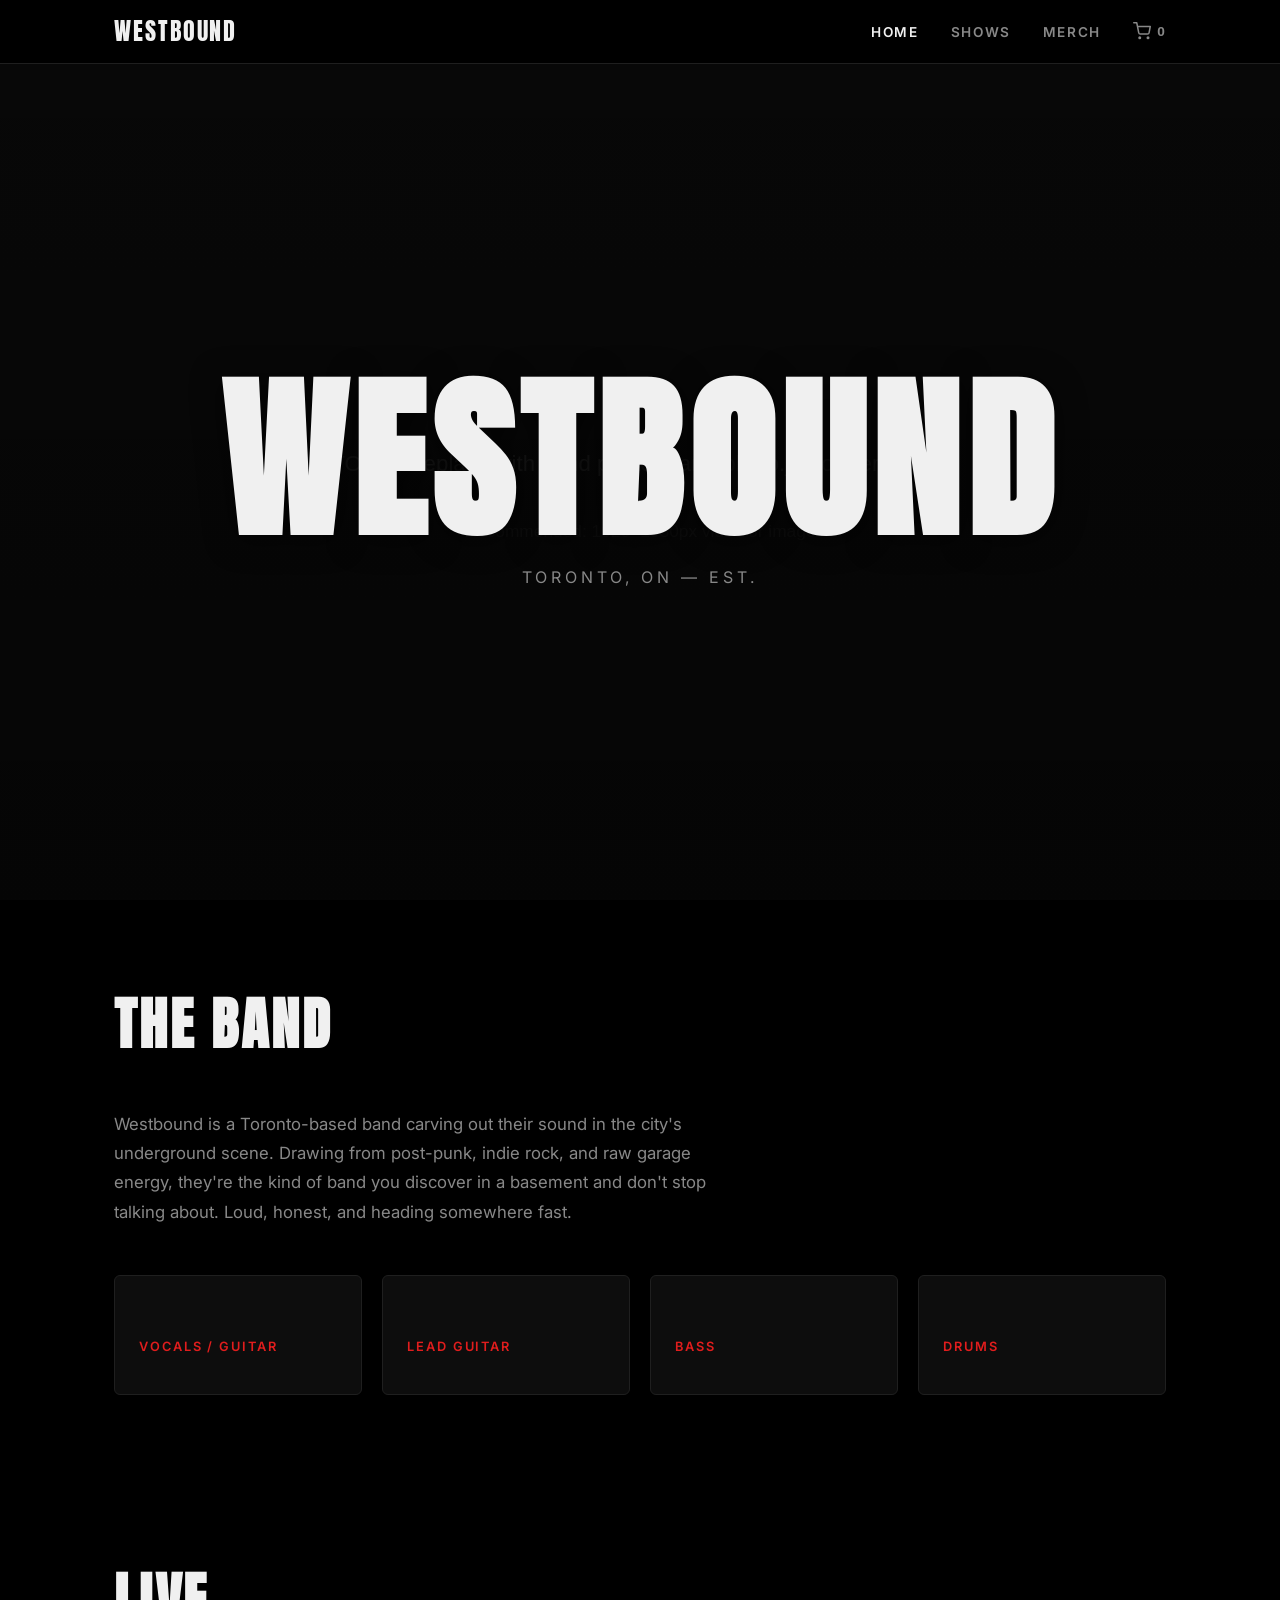
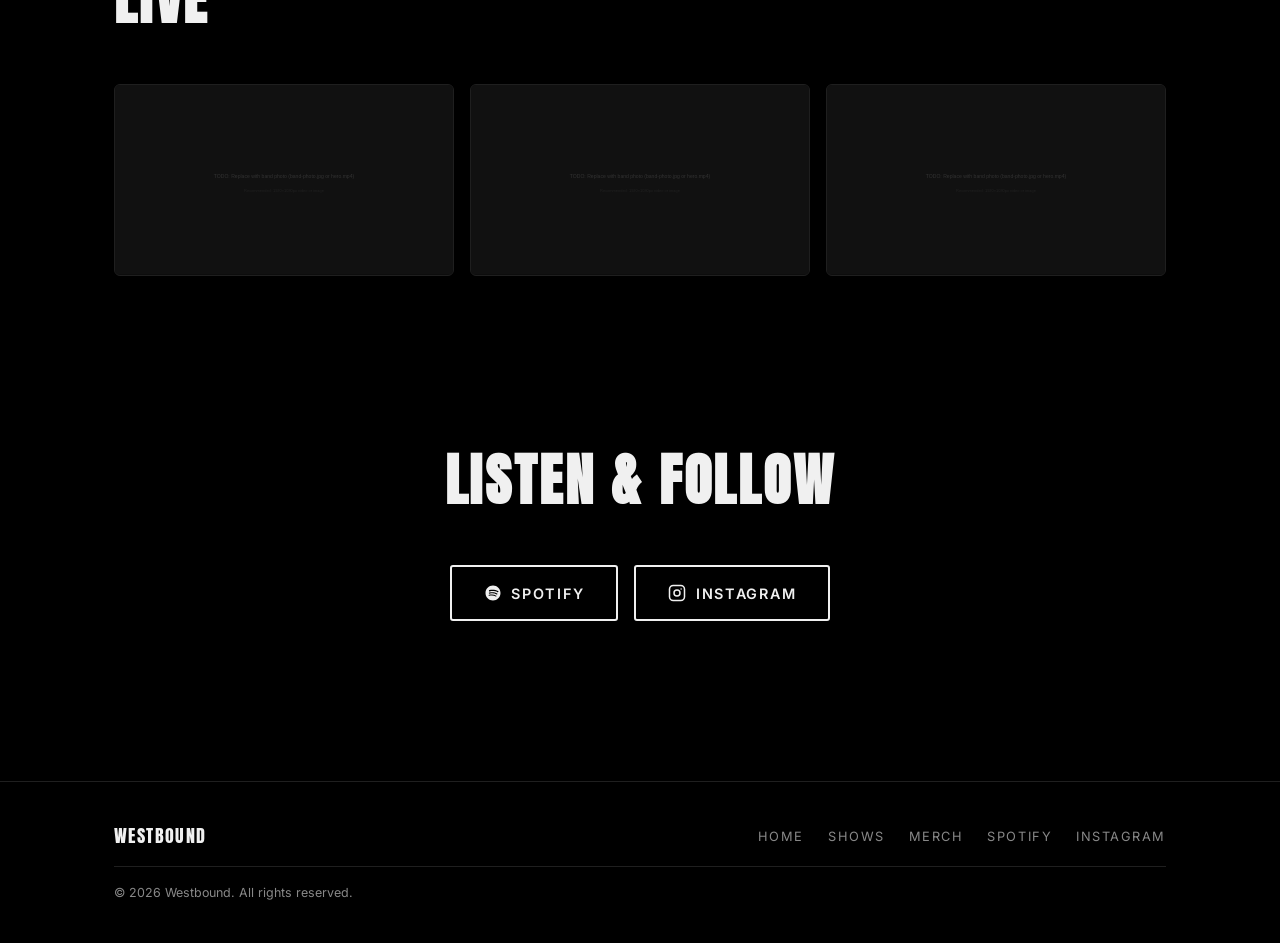
==== index.html @ 09dcfbff "First commit" ====
<!DOCTYPE html>
<html lang="en">
<head>
  <meta charset="UTF-8" />
  <meta name="viewport" content="width=device-width, initial-scale=1.0" />
  <title>Westbound — Toronto Band</title>
  <meta name="description" content="Westbound — a Toronto band. New music, live shows, and official merch." />
  <meta name="theme-color" content="#000000" />

  <!-- Canonical + Social (TODO: update domain after Netlify deploy — see README) -->
  <link rel="canonical" href="https://westboundband.netlify.app/" />
  <meta property="og:type" content="website" />
  <meta property="og:site_name" content="Westbound" />
  <meta property="og:title" content="Westbound — Toronto Band" />
  <meta property="og:description" content="A Toronto band. New music, live shows, and official merch." />
  <meta property="og:url" content="https://westboundband.netlify.app/" />
  <meta property="og:image" content="https://westboundband.netlify.app/assets/og-image.svg" />
  <meta name="twitter:card" content="summary_large_image" />
  <meta name="twitter:title" content="Westbound — Toronto Band" />
  <meta name="twitter:description" content="A Toronto band. New music, live shows, and official merch." />
  <meta name="twitter:image" content="https://westboundband.netlify.app/assets/og-image.svg" />

  <!-- Favicon -->
  <link rel="icon" href="assets/favicon.svg" type="image/svg+xml" />

  <!-- Structured data: band -->
  <script type="application/ld+json">
  {
    "@context": "https://schema.org",
    "@type": "MusicGroup",
    "name": "Westbound",
    "genre": ["Rock", "Indie", "Post-punk"],
    "foundingLocation": { "@type": "Place", "name": "Toronto, ON, Canada" },
    "url": "https://westboundband.netlify.app/",
    "sameAs": []
  }
  </script>

  <!-- Snipcart (site-wide cart) -->
  <link rel="preconnect" href="https://app.snipcart.com" />
  <link rel="preconnect" href="https://cdn.snipcart.com" />
  <link rel="stylesheet" href="https://cdn.snipcart.com/themes/v3.7.1/default/snipcart.css" />

  <link rel="stylesheet" href="css/style.css" />
</head>
<body>

  <!-- ─── Nav ─────────────────────────────────────────────────── -->
  <nav class="nav" role="navigation" aria-label="Main navigation">
    <div class="container">
      <a href="index.html" class="nav-logo">WESTBOUND</a>
      <button class="hamburger" aria-label="Toggle menu" aria-expanded="false">
        <span></span><span></span><span></span>
      </button>
      <ul class="nav-links">
        <li><a href="index.html">Home</a></li>
        <li><a href="shows.html">Shows</a></li>
        <li><a href="merch.html">Merch</a></li>
        <li>
          <button class="nav-cart snipcart-checkout" aria-label="Open cart">
            <svg viewBox="0 0 24 24" fill="none" stroke="currentColor" stroke-width="2" stroke-linecap="round" stroke-linejoin="round" width="18" height="18">
              <circle cx="9" cy="21" r="1"/><circle cx="20" cy="21" r="1"/>
              <path d="M1 1h4l2.68 13.39a2 2 0 0 0 2 1.61h9.72a2 2 0 0 0 2-1.61L23 6H6"/>
            </svg>
            <span class="snipcart-items-count">0</span>
          </button>
        </li>
      </ul>
    </div>
  </nav>

  <!-- ─── Hero ─────────────────────────────────────────────────── -->
  <section class="hero" aria-label="Hero">
    <!--
      TODO: Replace assets/hero.mp4 (and optionally assets/hero.webm) with real footage.
      Keep clips short (5–15s), compressed (< 5 MB), no audio track.
      The poster image (assets/band-photo.svg) shows before the video loads.
    -->
    <video
      class="hero-video"
      autoplay muted loop playsinline
      preload="metadata"
      poster="assets/band-photo.svg"
      aria-hidden="true"
    >
      <source src="assets/hero.webm" type="video/webm" />
      <source src="assets/hero.mp4" type="video/mp4" />
    </video>
    <div class="hero-overlay" aria-hidden="true"></div>
    <div class="hero-content">
      <h1 class="hero-title">WESTBOUND</h1>
      <p class="hero-sub">Toronto, ON &mdash; Est. <!-- TODO: year --></p>
    </div>
  </section>

  <!-- ─── About ─────────────────────────────────────────────────── -->
  <section id="about">
    <div class="container">
      <h2 class="section-title">THE BAND</h2>
      <p class="about-blurb">
        <!-- TODO: Replace with real band bio (2–4 sentences) -->
        Westbound is a Toronto-based band carving out their sound in the city's underground scene.
        Drawing from post-punk, indie rock, and raw garage energy, they're the kind of band you
        discover in a basement and don't stop talking about. Loud, honest, and heading somewhere fast.
      </p>

      <div class="members-grid">
        <!-- TODO: Add/remove/rename member cards as needed -->
        <div class="member-card">
          <div class="member-name"><!-- TODO: Name -->&nbsp;</div>
          <div class="member-role">Vocals / Guitar</div>
          <p class="member-bio"><!-- TODO: One-line bio --></p>
        </div>
        <div class="member-card">
          <div class="member-name"><!-- TODO: Name -->&nbsp;</div>
          <div class="member-role">Lead Guitar</div>
          <p class="member-bio"><!-- TODO: One-line bio --></p>
        </div>
        <div class="member-card">
          <div class="member-name"><!-- TODO: Name -->&nbsp;</div>
          <div class="member-role">Bass</div>
          <p class="member-bio"><!-- TODO: One-line bio --></p>
        </div>
        <div class="member-card">
          <div class="member-name"><!-- TODO: Name -->&nbsp;</div>
          <div class="member-role">Drums</div>
          <p class="member-bio"><!-- TODO: One-line bio --></p>
        </div>
      </div>
    </div>
  </section>

  <!-- ─── Live Video Gallery ─────────────────────────────────────── -->
  <section id="live">
    <div class="container">
      <h2 class="section-title">LIVE</h2>
      <!--
        TODO: Replace clip-1.mp4, clip-2.mp4, clip-3.mp4 with real live footage.
        Keep clips 5–15s, muted, no audio. Optionally add .webm source for smaller filesize.
      -->
      <div class="video-gallery">
        <div class="video-card">
          <video muted loop playsinline preload="metadata" poster="assets/band-photo.svg">
            <source src="assets/clip-1.webm" type="video/webm" />
            <source src="assets/clip-1.mp4" type="video/mp4" />
          </video>
        </div>
        <div class="video-card">
          <video muted loop playsinline preload="metadata" poster="assets/band-photo.svg">
            <source src="assets/clip-2.webm" type="video/webm" />
            <source src="assets/clip-2.mp4" type="video/mp4" />
          </video>
        </div>
        <div class="video-card">
          <video muted loop playsinline preload="metadata" poster="assets/band-photo.svg">
            <source src="assets/clip-3.webm" type="video/webm" />
            <source src="assets/clip-3.mp4" type="video/mp4" />
          </video>
        </div>
      </div>
    </div>
  </section>

  <!-- ─── Listen / Follow ───────────────────────────────────────── -->
  <section id="listen" style="padding-bottom: 6rem;">
    <div class="container" style="text-align:center;">
      <h2 class="section-title centered">LISTEN &amp; FOLLOW</h2>

      <div class="social-grid">
        <!-- TODO: Replace # with real Spotify artist URL -->
        <a href="#" target="_blank" rel="noopener" class="btn-social" aria-label="Listen on Spotify">
          <svg viewBox="0 0 24 24" fill="currentColor" xmlns="http://www.w3.org/2000/svg">
            <path d="M12 2C6.477 2 2 6.477 2 12s4.477 10 10 10 10-4.477 10-10S17.523 2 12 2zm4.586 14.424a.623.623 0 0 1-.857.208c-2.348-1.435-5.304-1.76-8.785-.964a.623.623 0 1 1-.277-1.216c3.809-.87 7.076-.496 9.712 1.115.294.18.386.563.207.857zm1.223-2.72a.78.78 0 0 1-1.072.257C14.3 12.34 11.006 11.88 7.44 12.9a.78.78 0 0 1-.96-.52.78.78 0 0 1 .52-.96c4.02-1.122 7.67-.58 10.552 1.212a.78.78 0 0 1 .257 1.072zm.105-2.83c-2.819-1.674-7.47-1.83-10.159-1.012a.937.937 0 1 1-.543-1.794c3.09-.937 8.229-.756 11.475 1.17a.937.937 0 1 1-.773 1.705v-.07z"/>
          </svg>
          Spotify
        </a>

        <!-- TODO: Replace # with real Instagram URL, e.g. https://instagram.com/westboundband -->
        <a href="#" target="_blank" rel="noopener" class="btn-social" aria-label="Follow on Instagram">
          <svg viewBox="0 0 24 24" fill="none" stroke="currentColor" stroke-width="2" stroke-linecap="round" stroke-linejoin="round">
            <rect x="2" y="2" width="20" height="20" rx="5" ry="5"/>
            <circle cx="12" cy="12" r="4"/>
            <line x1="17.5" y1="6.5" x2="17.51" y2="6.5"/>
          </svg>
          Instagram
        </a>
      </div>

      <!--
        OPTIONAL: Uncomment to embed a Spotify player (replace SPOTIFY_URI with your artist/track/playlist URI)
        <iframe
          style="margin-top:2.5rem; border-radius:12px"
          src="https://open.spotify.com/embed/artist/SPOTIFY_URI?utm_source=generator&theme=0"
          width="100%" height="152" frameBorder="0" allowfullscreen=""
          allow="autoplay; clipboard-write; encrypted-media; fullscreen; picture-in-picture"
          loading="lazy">
        </iframe>
      -->
    </div>
  </section>

  <!-- ─── Footer ─────────────────────────────────────────────────── -->
  <footer class="footer">
    <div class="container">
      <div class="footer-inner">
        <span class="footer-logo">WESTBOUND</span>
        <ul class="footer-links">
          <li><a href="index.html">Home</a></li>
          <li><a href="shows.html">Shows</a></li>
          <li><a href="merch.html">Merch</a></li>
          <li><a href="#" target="_blank" rel="noopener">Spotify</a></li><!-- TODO: real link -->
          <li><a href="#" target="_blank" rel="noopener">Instagram</a></li><!-- TODO: real link -->
        </ul>
      </div>
      <p class="footer-copy">&copy; <span id="year"></span> Westbound. All rights reserved.</p>
    </div>
  </footer>

  <!-- Snipcart -->
  <div hidden id="snipcart" data-api-key="ODYyZWI2MDUtMmIwMy00YWE3LTg2NzctNTZjYzZjNWQ2ZDgyNjM5MTg3MDk2MzAzNjAwNzgz"></div><!-- Live public API key -->
  <script src="https://cdn.snipcart.com/themes/v3.7.1/snipcart.js"></script>

  <script src="js/main.js"></script>
  <script>document.getElementById('year').textContent = new Date().getFullYear();</script>
</body>
</html>
---- css/style.css ----
@import url('https://fonts.googleapis.com/css2?family=Anton&family=Inter:wght@400;500;600&display=swap');

:root {
  --bg: #000;
  --surface: #0d0d0d;
  --surface-2: #161616;
  --border: #1f1f1f;
  --text: #f0f0f0;
  --muted: #888;
  --accent: #e11d1d;
  --nav-h: 64px;
}

*, *::before, *::after { box-sizing: border-box; margin: 0; padding: 0; }

html { scroll-behavior: smooth; }

body {
  background: var(--bg);
  color: var(--text);
  font-family: 'Inter', system-ui, sans-serif;
  font-size: 1rem;
  line-height: 1.6;
  min-height: 100vh;
}

a { color: inherit; text-decoration: none; }
img, video { display: block; max-width: 100%; }

/* ─── Container ─────────────────────────────────────────────── */
.container {
  width: 100%;
  max-width: 1100px;
  margin: 0 auto;
  padding: 0 1.5rem;
}

/* ─── Nav ────────────────────────────────────────────────────── */
.nav {
  position: sticky;
  top: 0;
  z-index: 100;
  height: var(--nav-h);
  background: rgba(0, 0, 0, 0.92);
  backdrop-filter: blur(10px);
  border-bottom: 1px solid var(--border);
  display: flex;
  align-items: center;
}

.nav .container {
  display: flex;
  align-items: center;
  justify-content: space-between;
}

.nav-logo {
  font-family: 'Anton', sans-serif;
  font-size: 1.5rem;
  letter-spacing: 0.08em;
  color: var(--text);
  transition: color 0.2s;
}
.nav-logo:hover { color: var(--accent); }

.nav-links {
  display: flex;
  align-items: center;
  gap: 2rem;
  list-style: none;
}

.nav-links a {
  font-size: 0.85rem;
  font-weight: 600;
  letter-spacing: 0.12em;
  text-transform: uppercase;
  color: var(--muted);
  transition: color 0.2s;
}
.nav-links a:hover,
.nav-links a.active { color: var(--text); }

.nav-cart {
  display: flex;
  align-items: center;
  gap: 0.4rem;
  font-size: 0.85rem;
  font-weight: 600;
  letter-spacing: 0.08em;
  text-transform: uppercase;
  color: var(--muted);
  cursor: pointer;
  transition: color 0.2s;
  background: none;
  border: none;
  padding: 0;
}
.nav-cart:hover { color: var(--text); }

.hamburger {
  display: none;
  flex-direction: column;
  justify-content: space-between;
  width: 24px;
  height: 18px;
  background: none;
  border: none;
  cursor: pointer;
  padding: 0;
}
.hamburger span {
  display: block;
  height: 2px;
  background: var(--text);
  border-radius: 2px;
  transition: transform 0.25s, opacity 0.25s;
}
.hamburger.open span:nth-child(1) { transform: translateY(8px) rotate(45deg); }
.hamburger.open span:nth-child(2) { opacity: 0; }
.hamburger.open span:nth-child(3) { transform: translateY(-8px) rotate(-45deg); }

/* ─── Hero ───────────────────────────────────────────────────── */
.hero {
  position: relative;
  width: 100%;
  height: calc(100svh - var(--nav-h));
  min-height: 500px;
  overflow: hidden;
  display: flex;
  align-items: center;
  justify-content: center;
  text-align: center;
}

.hero-video {
  position: absolute;
  inset: 0;
  width: 100%;
  height: 100%;
  object-fit: cover;
  z-index: 0;
}

.hero-overlay {
  position: absolute;
  inset: 0;
  background: linear-gradient(to bottom, rgba(0,0,0,0.55) 0%, rgba(0,0,0,0.7) 100%);
  z-index: 1;
}

.hero-content {
  position: relative;
  z-index: 2;
  padding: 2rem;
}

.hero-title {
  font-family: 'Anton', sans-serif;
  font-size: clamp(4rem, 14vw, 11rem);
  letter-spacing: 0.04em;
  line-height: 1;
  color: var(--text);
  text-shadow: 0 4px 30px rgba(0,0,0,0.6);
}

.hero-sub {
  margin-top: 1rem;
  font-size: clamp(0.85rem, 2vw, 1rem);
  letter-spacing: 0.25em;
  text-transform: uppercase;
  color: var(--muted);
}

/* ─── Section ────────────────────────────────────────────────── */
section { padding: 5rem 0; }

.section-title {
  font-family: 'Anton', sans-serif;
  font-size: clamp(2rem, 5vw, 3.5rem);
  letter-spacing: 0.05em;
  margin-bottom: 2.5rem;
}

.section-title.centered { text-align: center; }

/* ─── About ──────────────────────────────────────────────────── */
.about-blurb {
  max-width: 640px;
  color: var(--muted);
  font-size: 1.05rem;
  line-height: 1.75;
  margin-bottom: 3rem;
}

.members-grid {
  display: grid;
  grid-template-columns: repeat(auto-fill, minmax(220px, 1fr));
  gap: 1.25rem;
}

.member-card {
  background: var(--surface);
  border: 1px solid var(--border);
  border-radius: 6px;
  padding: 1.5rem;
  transition: border-color 0.2s, transform 0.2s;
}
.member-card:hover {
  border-color: var(--accent);
  transform: translateY(-3px);
}

.member-name {
  font-family: 'Anton', sans-serif;
  font-size: 1.3rem;
  letter-spacing: 0.05em;
  margin-bottom: 0.25rem;
}

.member-role {
  font-size: 0.8rem;
  font-weight: 600;
  letter-spacing: 0.15em;
  text-transform: uppercase;
  color: var(--accent);
  margin-bottom: 0.75rem;
}

.member-bio {
  font-size: 0.9rem;
  color: var(--muted);
  line-height: 1.6;
}

/* ─── Video Gallery ──────────────────────────────────────────── */
.video-gallery {
  display: grid;
  grid-template-columns: repeat(auto-fill, minmax(280px, 1fr));
  gap: 1rem;
}

.video-card {
  position: relative;
  border: 1px solid var(--border);
  border-radius: 6px;
  overflow: hidden;
  aspect-ratio: 16 / 9;
  background: var(--surface);
  transition: border-color 0.2s, transform 0.2s;
}
.video-card:hover {
  border-color: var(--accent);
  transform: translateY(-3px);
}

.video-card video {
  width: 100%;
  height: 100%;
  object-fit: cover;
  display: block;
}

/* ─── Social / Listen Buttons ────────────────────────────────── */
.social-grid {
  display: flex;
  flex-wrap: wrap;
  gap: 1rem;
  justify-content: center;
}

.btn-social {
  display: inline-flex;
  align-items: center;
  gap: 0.6rem;
  padding: 0.9rem 2rem;
  border: 2px solid var(--text);
  border-radius: 3px;
  font-size: 0.9rem;
  font-weight: 600;
  letter-spacing: 0.12em;
  text-transform: uppercase;
  color: var(--text);
  transition: background 0.2s, color 0.2s, border-color 0.2s;
}
.btn-social:hover {
  background: var(--accent);
  border-color: var(--accent);
  color: #fff;
}

.btn-social svg {
  width: 18px;
  height: 18px;
  flex-shrink: 0;
}

/* ─── Page Header (non-hero pages) ──────────────────────────── */
.page-header {
  padding: 4rem 0 2rem;
  border-bottom: 1px solid var(--border);
}

.page-header h1 {
  font-family: 'Anton', sans-serif;
  font-size: clamp(2.5rem, 7vw, 5rem);
  letter-spacing: 0.05em;
}

/* ─── Shows ──────────────────────────────────────────────────── */
.shows-list {
  display: flex;
  flex-direction: column;
  gap: 1px;
  margin-top: 2.5rem;
}

.show-card {
  display: grid;
  grid-template-columns: 120px 1fr auto;
  align-items: center;
  gap: 1.5rem;
  padding: 1.25rem 1.5rem;
  background: var(--surface);
  border: 1px solid var(--border);
  border-radius: 4px;
  transition: border-color 0.2s, background 0.2s;
}
.show-card:hover { background: var(--surface-2); border-color: #333; }

.show-date {
  font-family: 'Anton', sans-serif;
  font-size: 1.1rem;
  letter-spacing: 0.05em;
  line-height: 1.2;
}
.show-date-month { font-size: 0.75rem; font-weight: 600; letter-spacing: 0.18em; text-transform: uppercase; color: var(--accent); }

.show-venue { font-weight: 600; font-size: 1.05rem; }
.show-city { font-size: 0.85rem; color: var(--muted); margin-top: 0.15rem; }

.btn-ticket {
  display: inline-block;
  padding: 0.55rem 1.2rem;
  border: 1px solid var(--text);
  border-radius: 3px;
  font-size: 0.78rem;
  font-weight: 600;
  letter-spacing: 0.12em;
  text-transform: uppercase;
  white-space: nowrap;
  transition: background 0.2s, border-color 0.2s, color 0.2s;
}
.btn-ticket:hover { background: var(--text); color: var(--bg); }

.btn-ticket.sold-out {
  border-color: var(--muted);
  color: var(--muted);
  cursor: default;
}
.btn-ticket.sold-out:hover { background: none; color: var(--muted); }

.shows-empty {
  text-align: center;
  padding: 4rem 0;
  color: var(--muted);
  font-size: 1.05rem;
}

/* ─── Merch ──────────────────────────────────────────────────── */
.merch-grid {
  display: grid;
  grid-template-columns: repeat(auto-fill, minmax(240px, 1fr));
  gap: 1.5rem;
  margin-top: 2.5rem;
}

.product-card {
  background: var(--surface);
  border: 1px solid var(--border);
  border-radius: 6px;
  overflow: hidden;
  transition: border-color 0.2s, transform 0.2s;
}
.product-card:hover { border-color: #333; transform: translateY(-4px); }

.product-img-wrap {
  aspect-ratio: 1;
  overflow: hidden;
  background: var(--surface-2);
}
.product-img-wrap img {
  width: 100%;
  height: 100%;
  object-fit: cover;
  transition: transform 0.35s;
}
.product-card:hover .product-img-wrap img { transform: scale(1.04); }

.product-info { padding: 1.1rem 1.25rem 1.25rem; }

.product-name {
  font-family: 'Anton', sans-serif;
  font-size: 1.1rem;
  letter-spacing: 0.04em;
  margin-bottom: 0.25rem;
}

.product-desc {
  font-size: 0.82rem;
  color: var(--muted);
  margin-bottom: 0.75rem;
  line-height: 1.5;
}

.product-footer {
  display: flex;
  align-items: center;
  justify-content: space-between;
  gap: 0.5rem;
}

.product-price {
  font-size: 1.1rem;
  font-weight: 600;
  color: var(--text);
}

.btn-add {
  padding: 0.55rem 1.1rem;
  background: var(--accent);
  border: none;
  border-radius: 3px;
  color: #fff;
  font-size: 0.8rem;
  font-weight: 600;
  letter-spacing: 0.1em;
  text-transform: uppercase;
  cursor: pointer;
  transition: background 0.2s, opacity 0.2s;
}
.btn-add:hover { background: #ff2a2a; }

/* ─── Featured single product ────────────────────────────────── */
.merch-featured {
  display: grid;
  grid-template-columns: 1fr 1fr;
  gap: 3rem;
  align-items: center;
  max-width: 900px;
  margin: 2.5rem auto 0;
}

.merch-featured .product-img-wrap {
  aspect-ratio: 1;
  border: 1px solid var(--border);
  border-radius: 8px;
  overflow: hidden;
  background: var(--surface-2);
}
.merch-featured .product-img-wrap img {
  width: 100%;
  height: 100%;
  object-fit: cover;
}

.merch-featured .product-name {
  font-size: 1.8rem;
  margin-bottom: 0.75rem;
}

.merch-featured .product-desc {
  font-size: 0.95rem;
  margin-bottom: 1.5rem;
}

.merch-featured .product-price {
  font-size: 2rem;
  font-weight: 600;
  margin-bottom: 1.5rem;
}

.price-currency {
  font-size: 0.9rem;
  font-weight: 600;
  letter-spacing: 0.15em;
  color: var(--muted);
  vertical-align: middle;
}

.merch-featured .btn-add {
  padding: 0.95rem 2.5rem;
  font-size: 0.9rem;
}

.merch-note {
  margin-top: 1.25rem;
  font-size: 0.8rem;
  color: var(--muted);
}

@media (max-width: 700px) {
  .merch-featured {
    grid-template-columns: 1fr;
    gap: 1.75rem;
  }
}

/* ─── Footer ─────────────────────────────────────────────────── */
.footer {
  border-top: 1px solid var(--border);
  padding: 2.5rem 0;
  margin-top: 4rem;
}

.footer-inner {
  display: flex;
  align-items: center;
  justify-content: space-between;
  gap: 1.5rem;
  flex-wrap: wrap;
}

.footer-logo {
  font-family: 'Anton', sans-serif;
  font-size: 1.1rem;
  letter-spacing: 0.08em;
}

.footer-links {
  display: flex;
  gap: 1.5rem;
  list-style: none;
}

.footer-links a {
  font-size: 0.8rem;
  letter-spacing: 0.12em;
  text-transform: uppercase;
  color: var(--muted);
  transition: color 0.2s;
}
.footer-links a:hover { color: var(--text); }

.footer-copy {
  font-size: 0.78rem;
  color: var(--muted);
  width: 100%;
  padding-top: 1rem;
  border-top: 1px solid var(--border);
  margin-top: 1rem;
}

/* ─── Responsive ─────────────────────────────────────────────── */
@media (max-width: 700px) {
  .hamburger { display: flex; }

  .nav-links {
    display: none;
    position: absolute;
    top: var(--nav-h);
    left: 0;
    right: 0;
    flex-direction: column;
    align-items: flex-start;
    gap: 0;
    background: #000;
    border-bottom: 1px solid var(--border);
    padding: 0.5rem 0;
  }
  .nav-links.open { display: flex; }
  .nav-links li { width: 100%; }
  .nav-links a {
    display: block;
    padding: 0.85rem 1.5rem;
    font-size: 0.9rem;
    border-bottom: 1px solid var(--border);
  }

  .show-card {
    grid-template-columns: 80px 1fr;
    grid-template-rows: auto auto;
  }
  .show-card .btn-ticket {
    grid-column: 1 / -1;
    text-align: center;
  }

  .footer-inner { flex-direction: column; align-items: flex-start; }
}

/* ─── Reduced motion ─────────────────────────────────────────── */
@media (prefers-reduced-motion: reduce) {
  .hero-video,
  .video-card video {
    display: none;
  }
  .hero {
    background: var(--surface);
  }
  .video-card {
    background: var(--surface-2);
  }
}
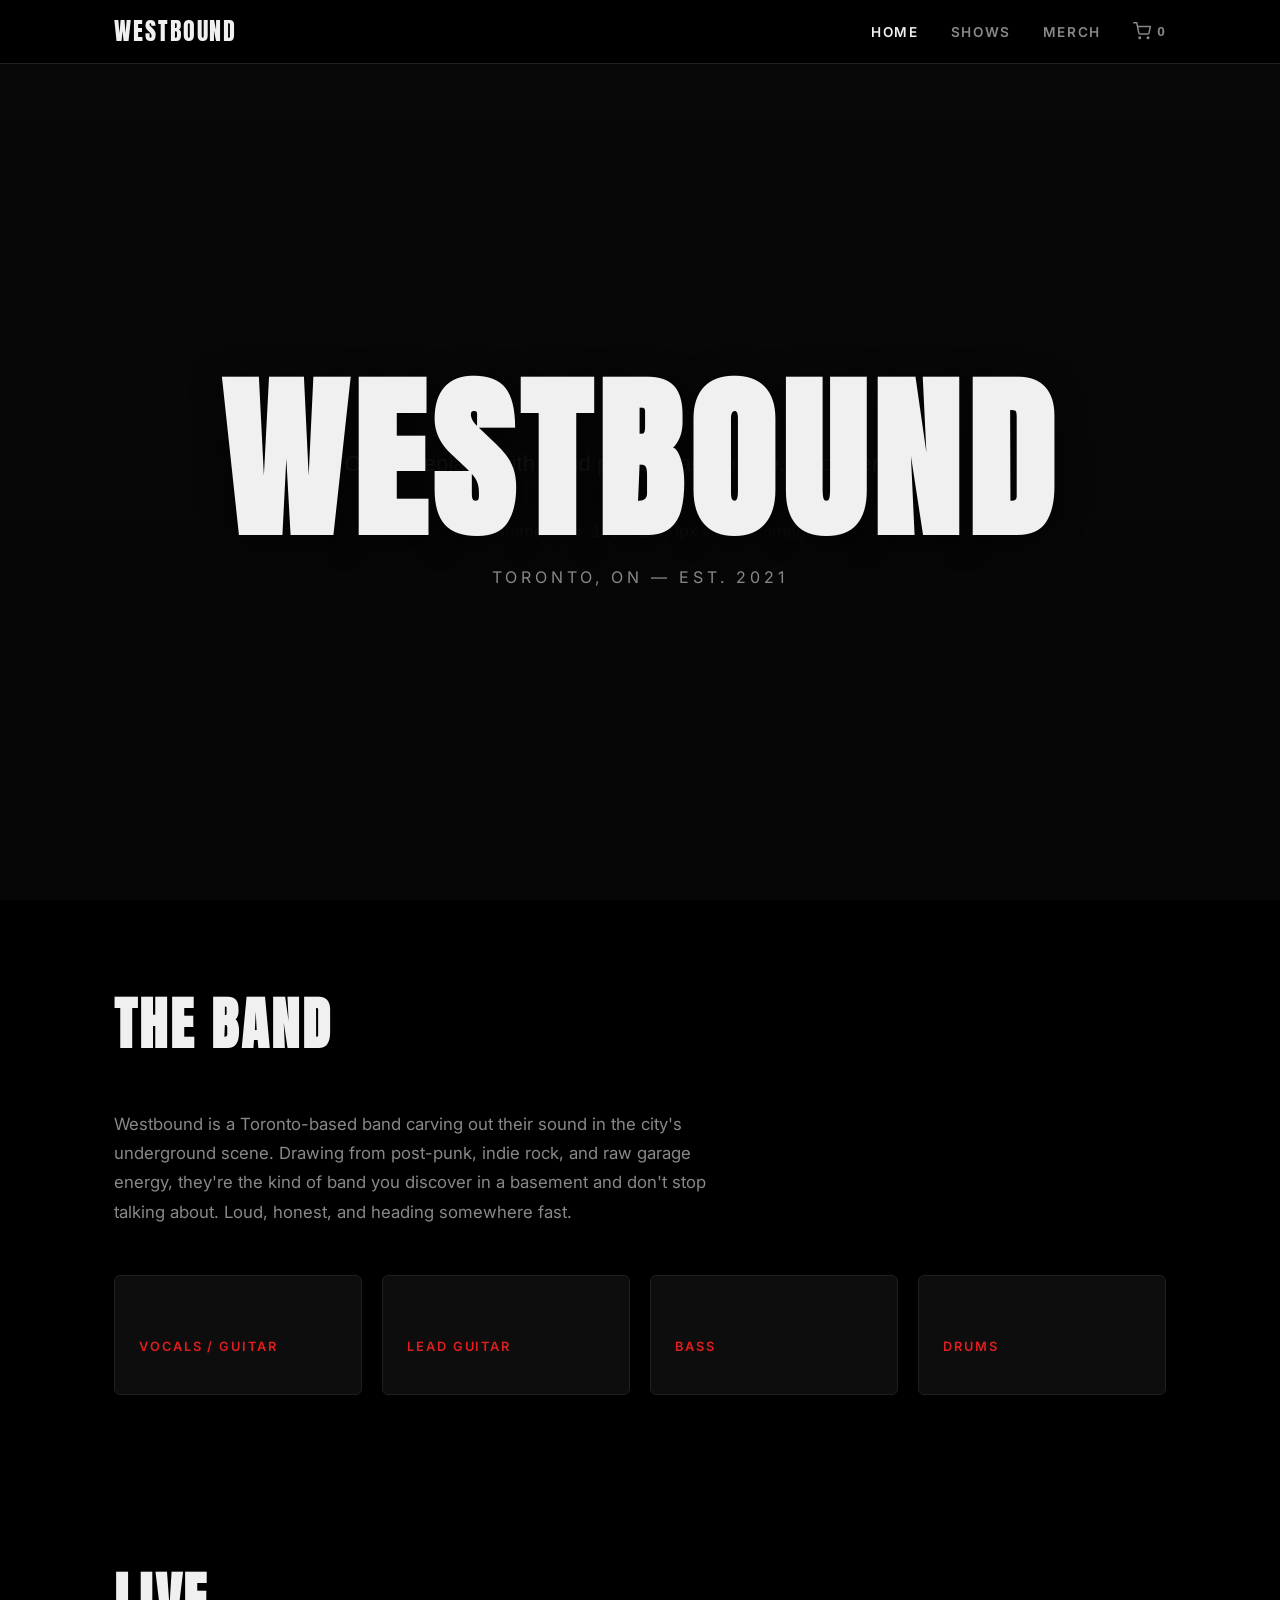
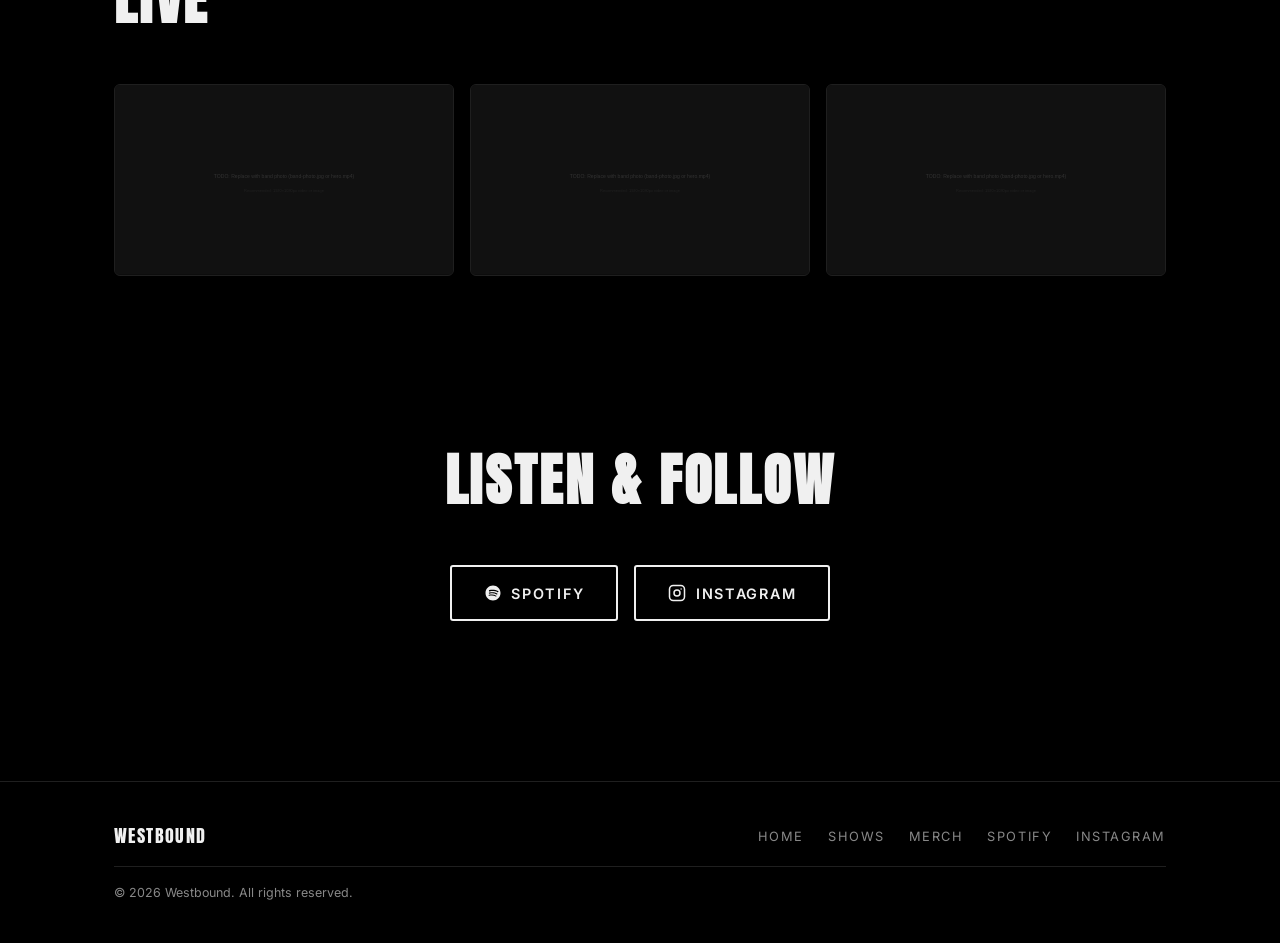
==== commit 9d1bfc44: "added date to hero" ====
--- a/index.html
+++ b/index.html
@@ -7,18 +7,18 @@
   <meta name="description" content="Westbound — a Toronto band. New music, live shows, and official merch." />
   <meta name="theme-color" content="#000000" />
 
-  <!-- Canonical + Social (TODO: update domain after Netlify deploy — see README) -->
-  <link rel="canonical" href="https://westboundband.netlify.app/" />
+  <!-- Canonical + Social tags -->
+  <link rel="canonical" href="https://westbound-band.ca/" />
   <meta property="og:type" content="website" />
   <meta property="og:site_name" content="Westbound" />
   <meta property="og:title" content="Westbound — Toronto Band" />
   <meta property="og:description" content="A Toronto band. New music, live shows, and official merch." />
-  <meta property="og:url" content="https://westboundband.netlify.app/" />
-  <meta property="og:image" content="https://westboundband.netlify.app/assets/og-image.svg" />
+  <meta property="og:url" content="https://westbound-band.ca/" />
+  <meta property="og:image" content="https://westbound-band.ca/assets/og-image.svg" />
   <meta name="twitter:card" content="summary_large_image" />
   <meta name="twitter:title" content="Westbound — Toronto Band" />
   <meta name="twitter:description" content="A Toronto band. New music, live shows, and official merch." />
-  <meta name="twitter:image" content="https://westboundband.netlify.app/assets/og-image.svg" />
+  <meta name="twitter:image" content="https://westbound-band.ca/assets/og-image.svg" />
 
   <!-- Favicon -->
   <link rel="icon" href="assets/favicon.svg" type="image/svg+xml" />
@@ -31,7 +31,7 @@
     "name": "Westbound",
     "genre": ["Rock", "Indie", "Post-punk"],
     "foundingLocation": { "@type": "Place", "name": "Toronto, ON, Canada" },
-    "url": "https://westboundband.netlify.app/",
+    "url": "https://westbound-band.ca/",
     "sameAs": []
   }
   </script>
@@ -89,7 +89,7 @@
     <div class="hero-overlay" aria-hidden="true"></div>
     <div class="hero-content">
       <h1 class="hero-title">WESTBOUND</h1>
-      <p class="hero-sub">Toronto, ON &mdash; Est. <!-- TODO: year --></p>
+      <p class="hero-sub">Toronto, ON &mdash; Est. 2021 </p>
     </div>
   </section>
 
@@ -175,8 +175,7 @@
           Spotify
         </a>
 
-        <!-- TODO: Replace # with real Instagram URL, e.g. https://instagram.com/westboundband -->
-        <a href="#" target="_blank" rel="noopener" class="btn-social" aria-label="Follow on Instagram">
+        <a href="https://www.instagram.com/westboundtheband" target="_blank" rel="noopener" class="btn-social" aria-label="Follow on Instagram">
           <svg viewBox="0 0 24 24" fill="none" stroke="currentColor" stroke-width="2" stroke-linecap="round" stroke-linejoin="round">
             <rect x="2" y="2" width="20" height="20" rx="5" ry="5"/>
             <circle cx="12" cy="12" r="4"/>
@@ -209,7 +208,7 @@
           <li><a href="shows.html">Shows</a></li>
           <li><a href="merch.html">Merch</a></li>
           <li><a href="#" target="_blank" rel="noopener">Spotify</a></li><!-- TODO: real link -->
-          <li><a href="#" target="_blank" rel="noopener">Instagram</a></li><!-- TODO: real link -->
+          <li><a href="https://www.instagram.com/westboundtheband" target="_blank" rel="noopener">Instagram</a></li>
         </ul>
       </div>
       <p class="footer-copy">&copy; <span id="year"></span> Westbound. All rights reserved.</p>
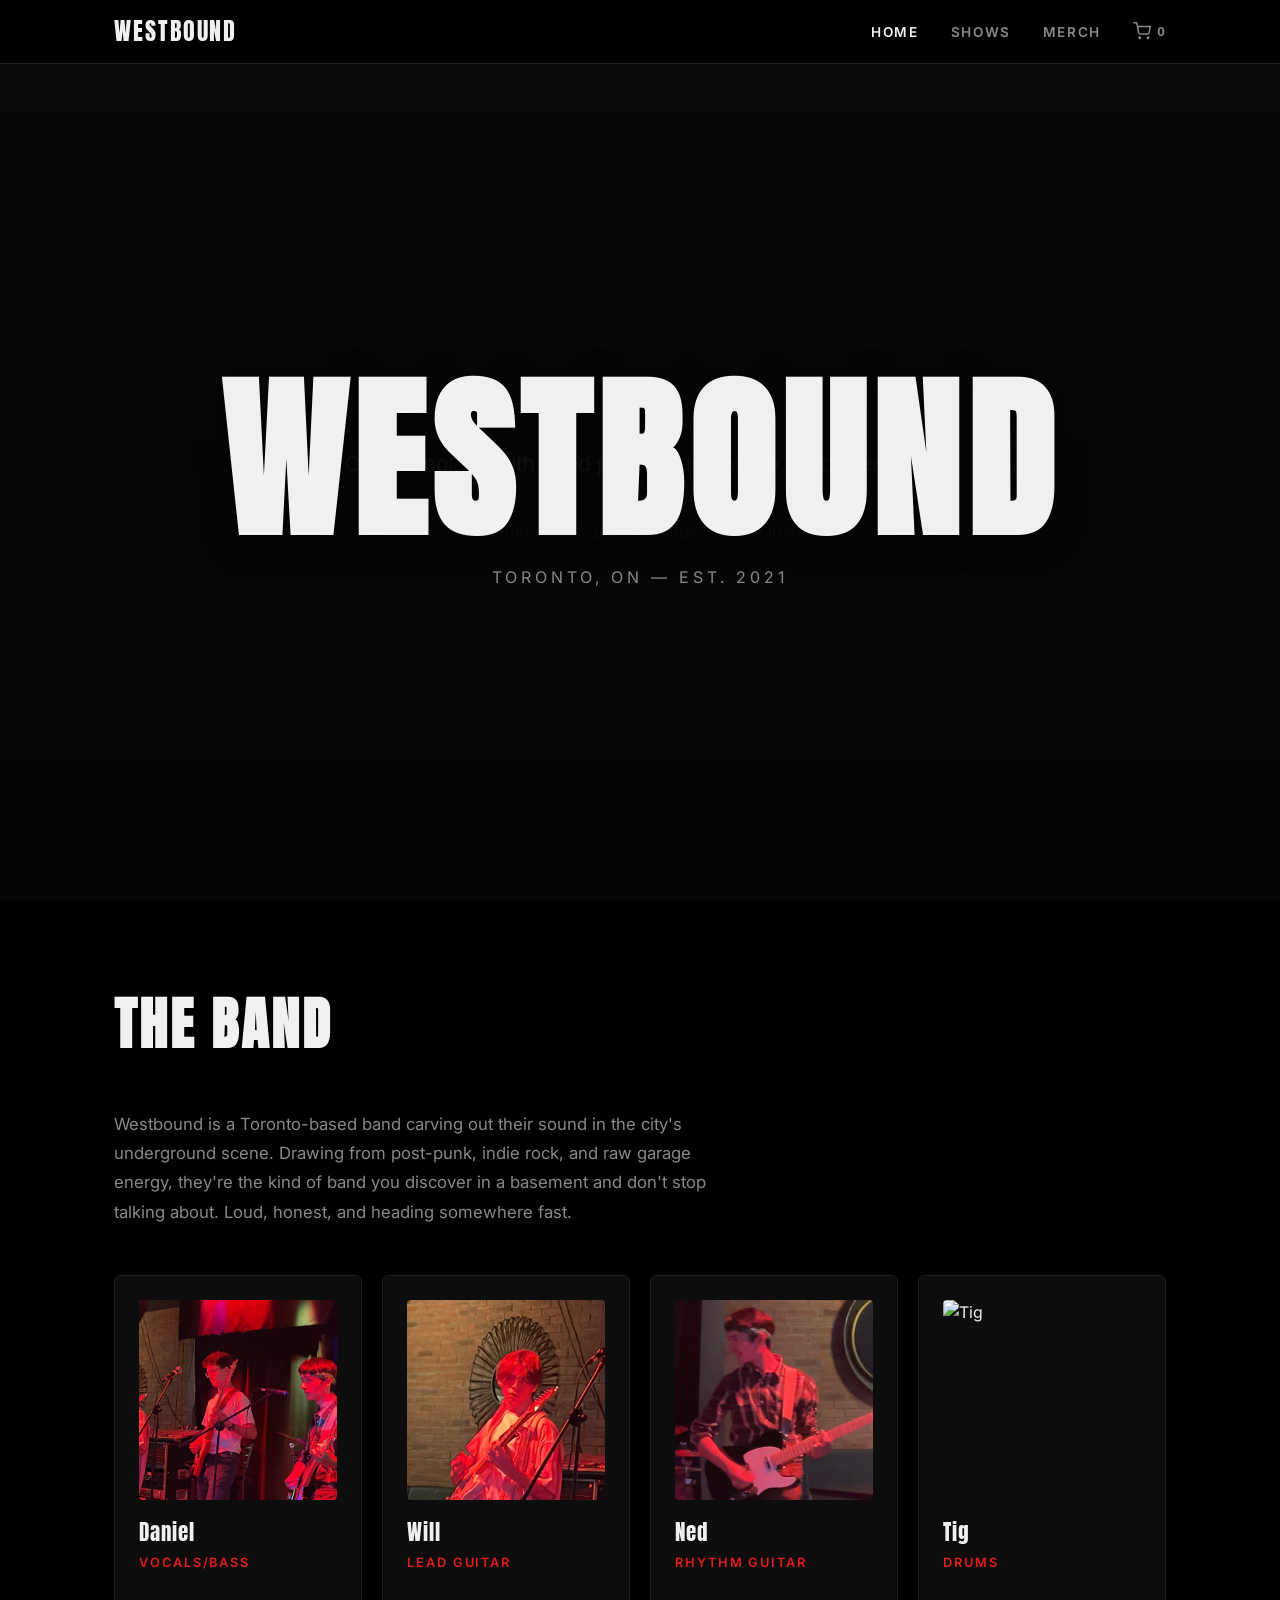
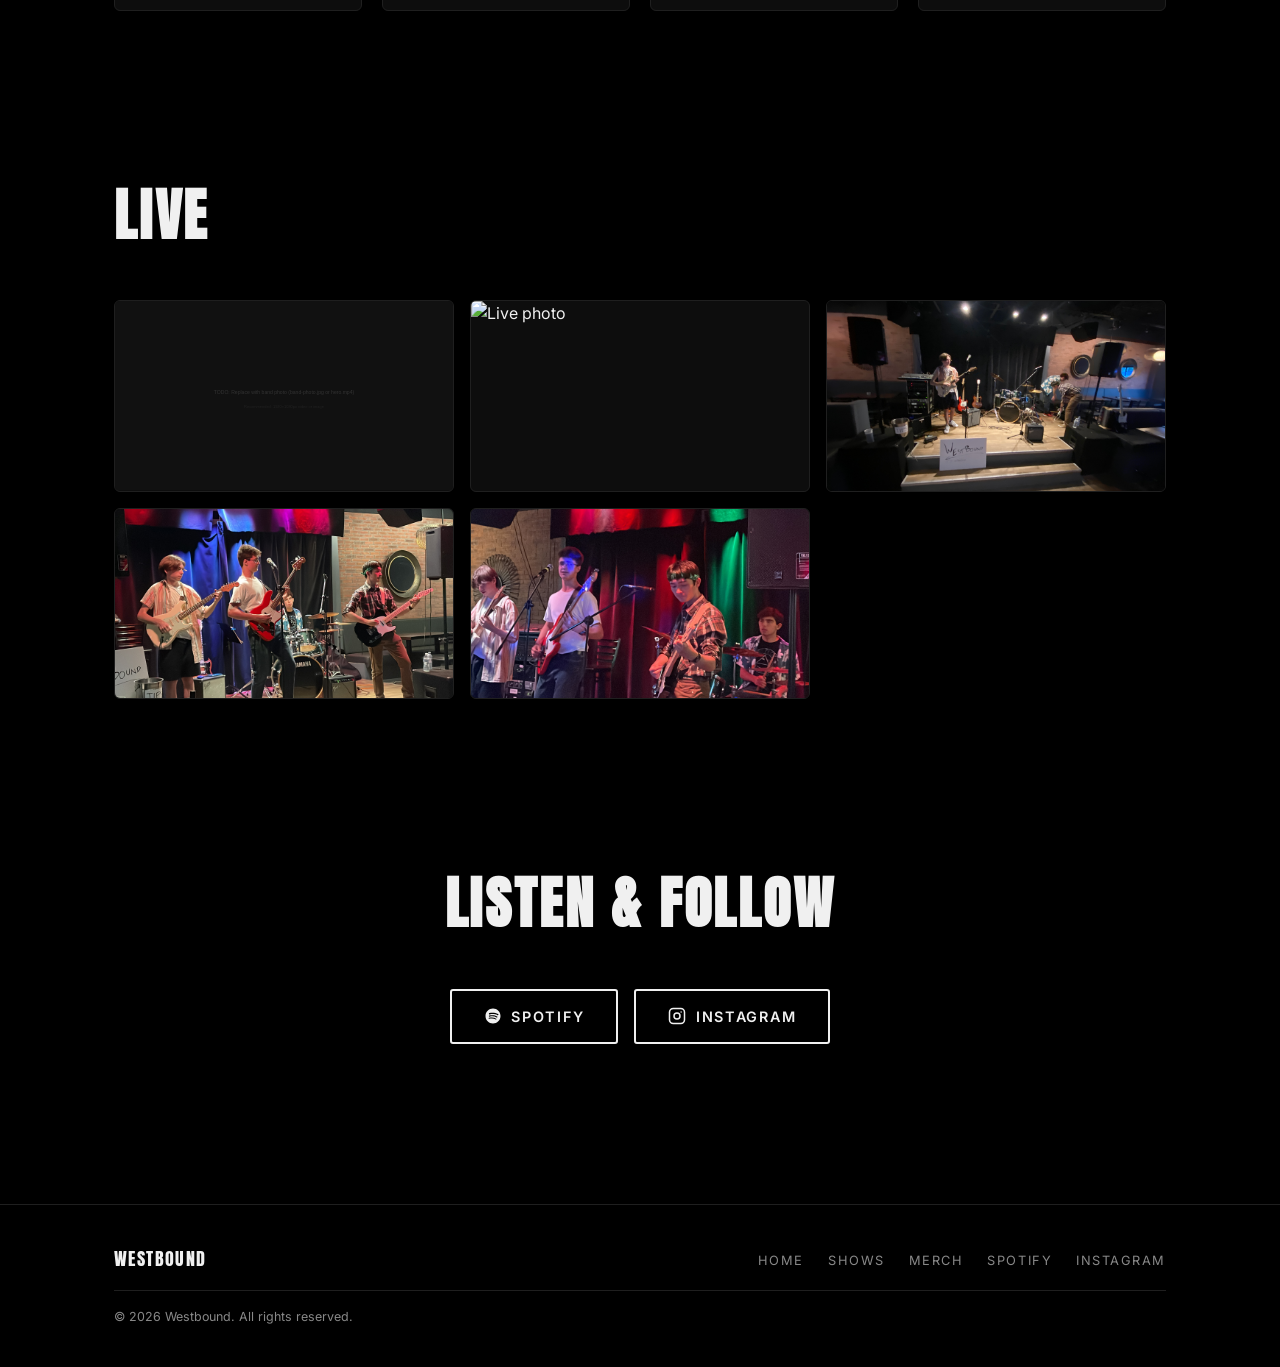
==== commit 7b37d3da: "added actual photos" ====
--- a/index.html
+++ b/index.html
@@ -83,8 +83,7 @@
       poster="assets/band-photo.svg"
       aria-hidden="true"
     >
-      <source src="assets/hero.webm" type="video/webm" />
-      <source src="assets/hero.mp4" type="video/mp4" />
+      <source src="assets/video.MOV" type="video/quicktime" />
     </video>
     <div class="hero-overlay" aria-hidden="true"></div>
     <div class="hero-content">
@@ -105,24 +104,27 @@
       </p>
 
       <div class="members-grid">
-        <!-- TODO: Add/remove/rename member cards as needed -->
-        <div class="member-card">
-          <div class="member-name"><!-- TODO: Name -->&nbsp;</div>
-          <div class="member-role">Vocals / Guitar</div>
-          <p class="member-bio"><!-- TODO: One-line bio --></p>
-        </div>
-        <div class="member-card">
-          <div class="member-name"><!-- TODO: Name -->&nbsp;</div>
+        <div class="member-card">
+          <img src="assets/daniel.jpg" alt="Daniel" class="member-image" />
+          <div class="member-name">Daniel</div>
+          <div class="member-role">Vocals/Bass</div>
+          <p class="member-bio"><!-- TODO: One-line bio --></p>
+        </div>
+        <div class="member-card">
+          <img src="assets/will.jpg" alt="Will" class="member-image" />
+          <div class="member-name">Will</div>
           <div class="member-role">Lead Guitar</div>
           <p class="member-bio"><!-- TODO: One-line bio --></p>
         </div>
         <div class="member-card">
-          <div class="member-name"><!-- TODO: Name -->&nbsp;</div>
-          <div class="member-role">Bass</div>
-          <p class="member-bio"><!-- TODO: One-line bio --></p>
-        </div>
-        <div class="member-card">
-          <div class="member-name"><!-- TODO: Name -->&nbsp;</div>
+          <img src="assets/ned.jpg" alt="Ned" class="member-image" />
+          <div class="member-name">Ned</div>
+          <div class="member-role">Rhythm Guitar</div>
+          <p class="member-bio"><!-- TODO: One-line bio --></p>
+        </div>
+        <div class="member-card">
+          <img src="assets/tig.jpg" alt="Tig" class="member-image" />
+          <div class="member-name">Tig</div>
           <div class="member-role">Drums</div>
           <p class="member-bio"><!-- TODO: One-line bio --></p>
         </div>
@@ -141,21 +143,20 @@
       <div class="video-gallery">
         <div class="video-card">
           <video muted loop playsinline preload="metadata" poster="assets/band-photo.svg">
-            <source src="assets/clip-1.webm" type="video/webm" />
-            <source src="assets/clip-1.mp4" type="video/mp4" />
+            <source src="assets/live1.mov" type="video/quicktime" />
           </video>
         </div>
         <div class="video-card">
-          <video muted loop playsinline preload="metadata" poster="assets/band-photo.svg">
-            <source src="assets/clip-2.webm" type="video/webm" />
-            <source src="assets/clip-2.mp4" type="video/mp4" />
-          </video>
-        </div>
-        <div class="video-card">
-          <video muted loop playsinline preload="metadata" poster="assets/band-photo.svg">
-            <source src="assets/clip-3.webm" type="video/webm" />
-            <source src="assets/clip-3.mp4" type="video/mp4" />
-          </video>
+          <img src="assets/live1.jpg" alt="Live photo" class="gallery-image" />
+        </div>
+        <div class="video-card">
+          <img src="assets/live2.jpg" alt="Live photo" class="gallery-image" />
+        </div>
+        <div class="video-card">
+          <img src="assets/live3.jpg" alt="Live photo" class="gallery-image" />
+        </div>
+        <div class="video-card">
+          <img src="assets/live4.jpg" alt="Live photo" class="gallery-image" />
         </div>
       </div>
     </div>
--- a/css/style.css
+++ b/css/style.css
@@ -211,6 +211,14 @@
   transform: translateY(-3px);
 }
 
+.member-image {
+  width: 100%;
+  height: 200px;
+  object-fit: cover;
+  border-radius: 4px;
+  margin-bottom: 1rem;
+}
+
 .member-name {
   font-family: 'Anton', sans-serif;
   font-size: 1.3rem;
@@ -254,7 +262,8 @@
   transform: translateY(-3px);
 }
 
-.video-card video {
+.video-card video,
+.video-card .gallery-image {
   width: 100%;
   height: 100%;
   object-fit: cover;
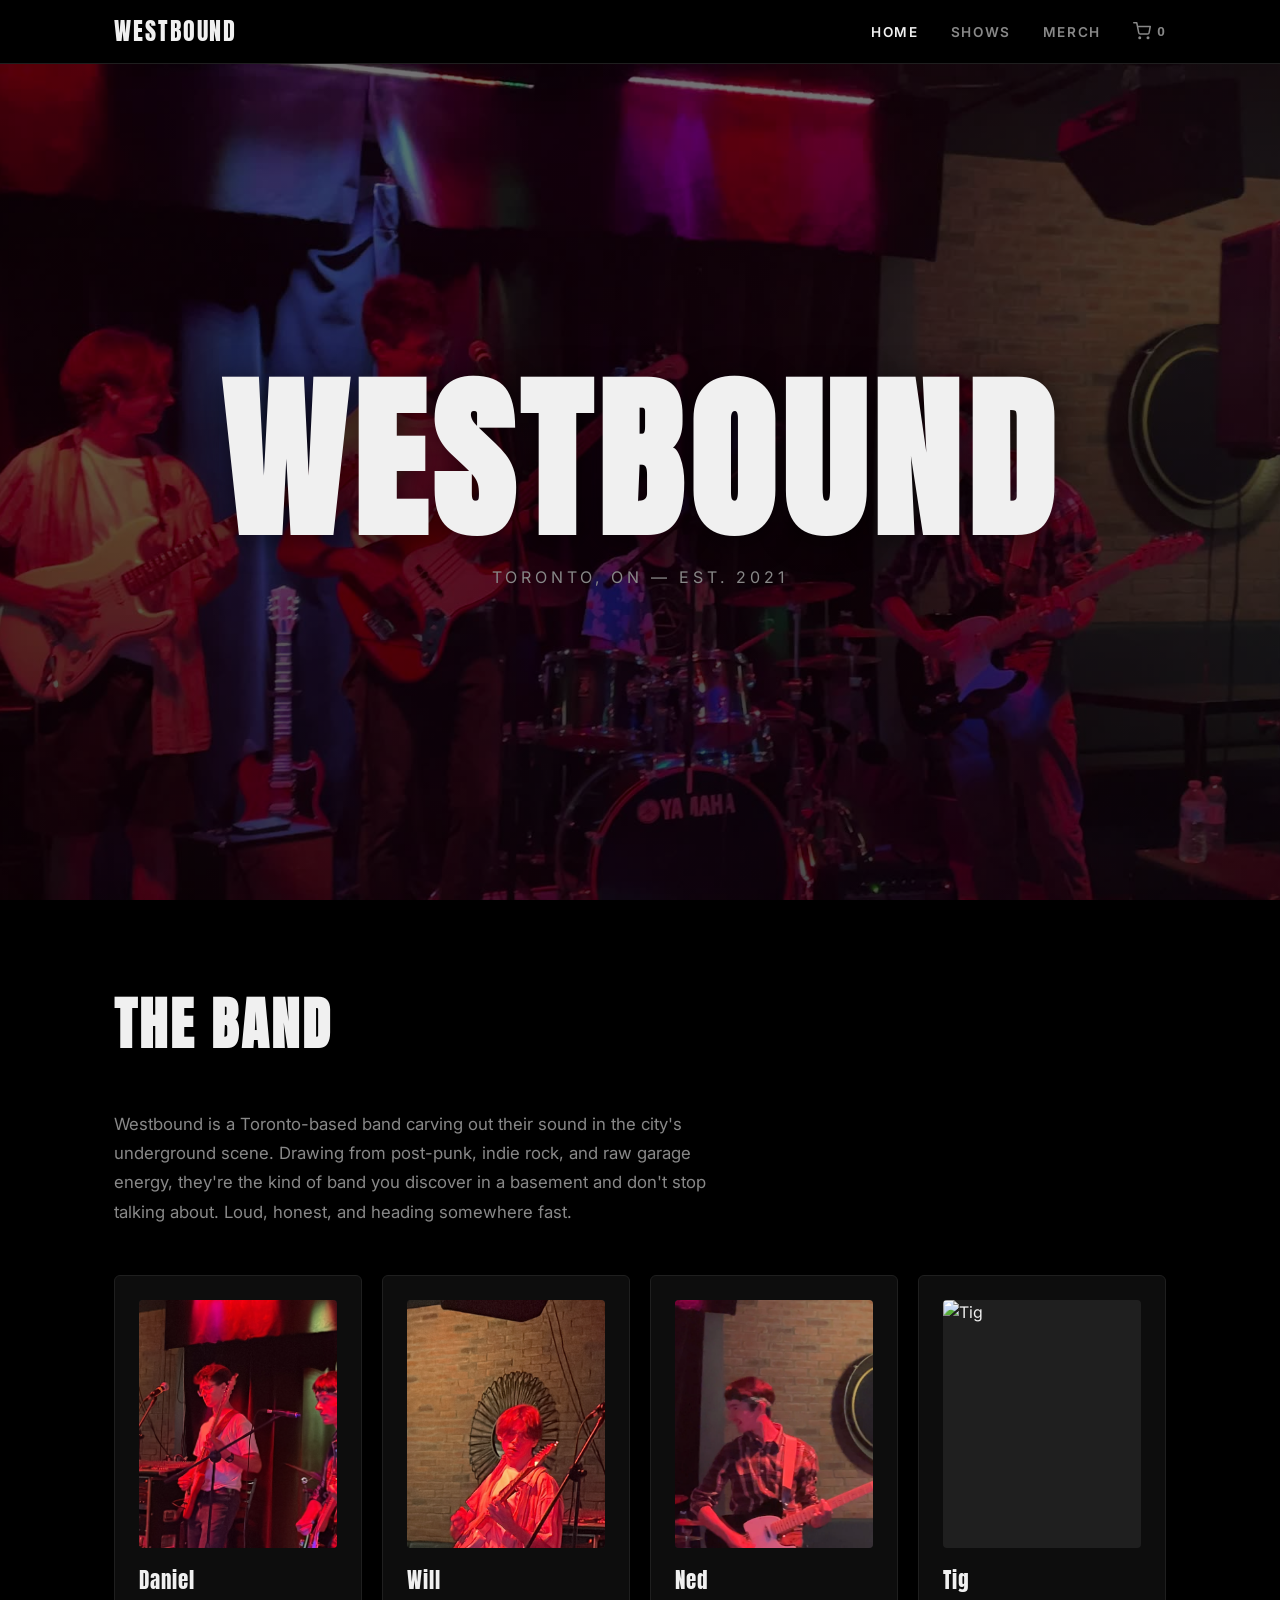
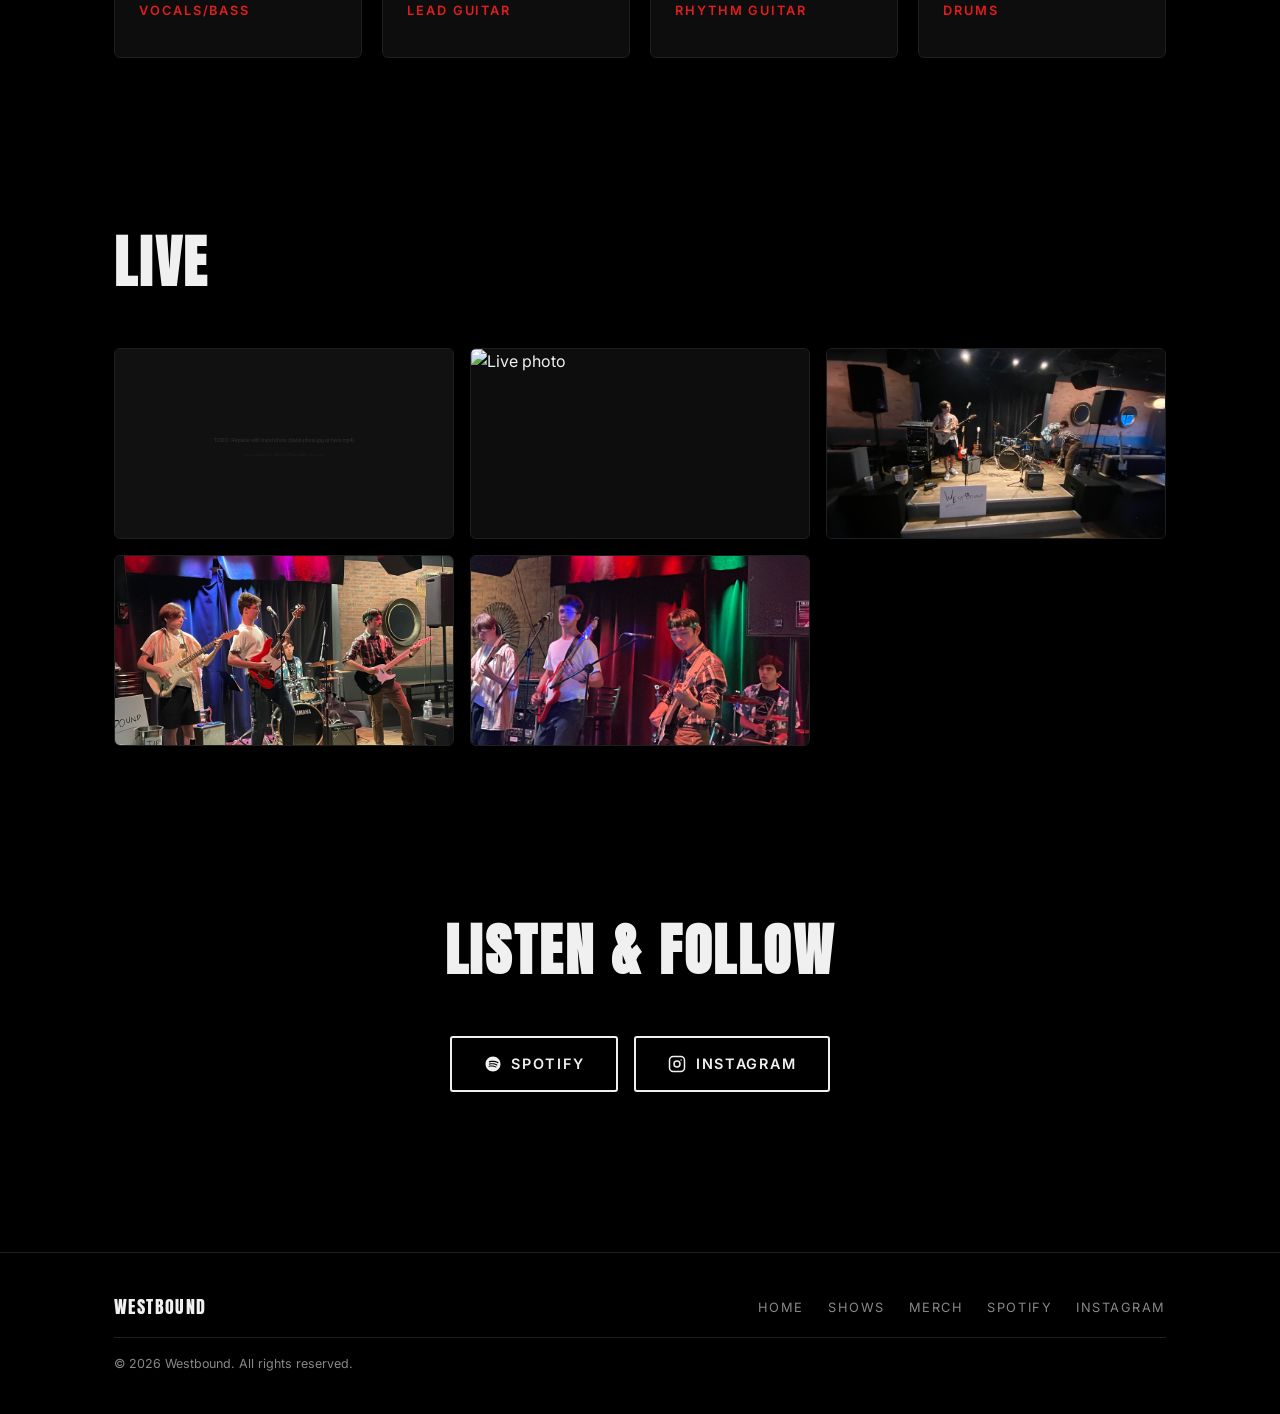
==== commit dd7f3460: "fixed the hero video (was way too big) and cropping of THE BAND section" ====
--- a/index.html
+++ b/index.html
@@ -72,18 +72,19 @@
   <!-- ─── Hero ─────────────────────────────────────────────────── -->
   <section class="hero" aria-label="Hero">
     <!--
-      TODO: Replace assets/hero.mp4 (and optionally assets/hero.webm) with real footage.
-      Keep clips short (5–15s), compressed (< 5 MB), no audio track.
-      The poster image (assets/band-photo.svg) shows before the video loads.
+      hero-720.mp4 is a compressed 720p, audio-free H.264 loop (~4 MB, was a 58 MB 4K .MOV).
+      hero-poster.jpg is the first frame — it shows instantly while the video streams in.
+      To swap in new footage: keep it short (5–15s), no audio, and re-run the ffmpeg
+      compression step (see README) so it stays small.
     -->
     <video
       class="hero-video"
       autoplay muted loop playsinline
-      preload="metadata"
-      poster="assets/band-photo.svg"
+      preload="auto"
+      poster="assets/hero-poster.jpg"
       aria-hidden="true"
     >
-      <source src="assets/video.MOV" type="video/quicktime" />
+      <source src="assets/hero-720.mp4" type="video/mp4" />
     </video>
     <div class="hero-overlay" aria-hidden="true"></div>
     <div class="hero-content">
--- a/css/style.css
+++ b/css/style.css
@@ -213,10 +213,15 @@
 
 .member-image {
   width: 100%;
-  height: 200px;
+  /* Force every photo into the same portrait frame regardless of its native
+     dimensions (some are landscape, some tall portrait). */
+  aspect-ratio: 4 / 5;
   object-fit: cover;
+  /* Bias the crop toward the top so faces aren't sliced off. */
+  object-position: 50% 25%;
   border-radius: 4px;
   margin-bottom: 1rem;
+  background: var(--border);
 }
 
 .member-name {
